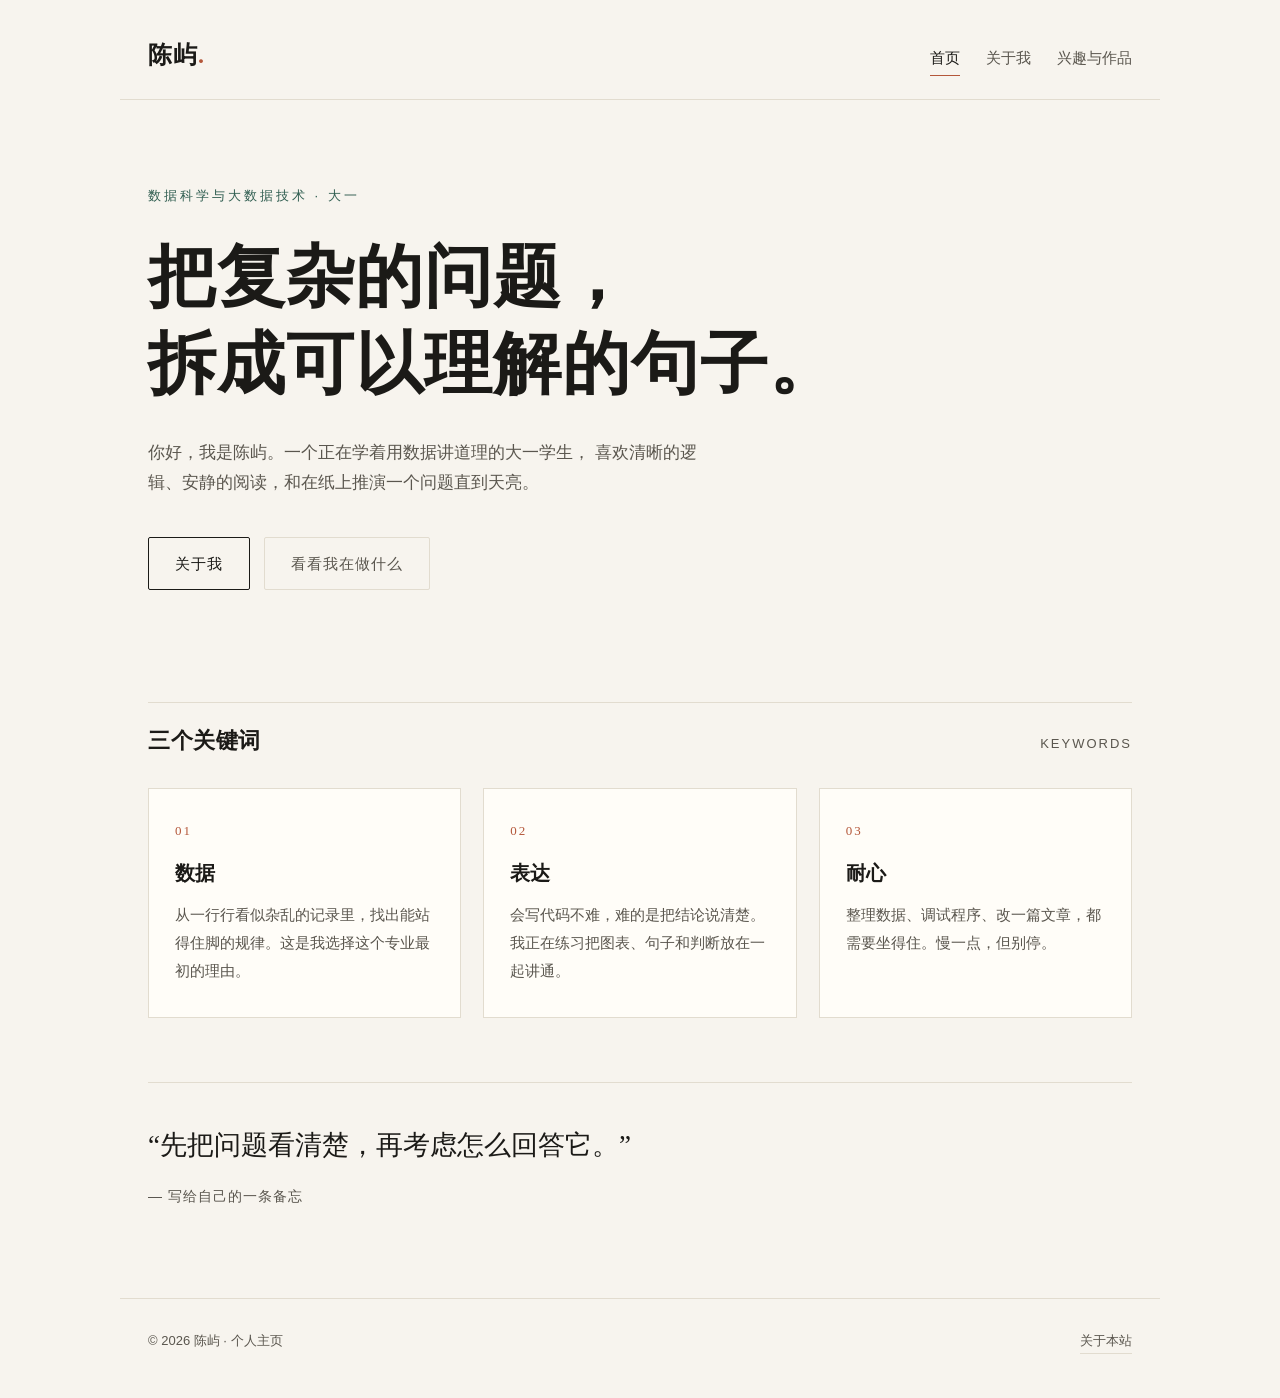
==== index.html @ 1a2fe1fd "Add files via upload" ====
<!DOCTYPE html>
<html lang="zh-CN">
<head>
  <meta charset="UTF-8">
  <meta name="viewport" content="width=device-width, initial-scale=1.0">
  <title>陈屿 · 个人主页</title>
  <link rel="stylesheet" href="style.css">
</head>
<body>
  <header class="site-header">
    <a class="brand" href="index.html">陈屿<span class="dot">.</span></a>
    <nav class="nav">
      <a class="active" href="index.html">首页</a>
      <a href="about.html">关于我</a>
      <a href="works.html">兴趣与作品</a>
    </nav>
  </header>

  <main>
    <section class="hero">
      <p class="eyebrow">数据科学与大数据技术 · 大一</p>
      <h1>把复杂的问题，<br>拆成可以理解的句子。</h1>
      <p class="lead">
        你好，我是陈屿。一个正在学着用数据讲道理的大一学生，
        喜欢清晰的逻辑、安静的阅读，和在纸上推演一个问题直到天亮。
      </p>
      <div class="hero-actions">
        <a class="btn" href="about.html">关于我</a>
        <a class="btn ghost" href="works.html">看看我在做什么</a>
      </div>
    </section>

    <section class="section">
      <div class="section-head">
        <h2>三个关键词</h2>
        <span>keywords</span>
      </div>
      <div class="grid">
        <div class="card">
          <p class="num">01</p>
          <h3>数据</h3>
          <p>从一行行看似杂乱的记录里，找出能站得住脚的规律。这是我选择这个专业最初的理由。</p>
        </div>
        <div class="card">
          <p class="num">02</p>
          <h3>表达</h3>
          <p>会写代码不难，难的是把结论说清楚。我正在练习把图表、句子和判断放在一起讲通。</p>
        </div>
        <div class="card">
          <p class="num">03</p>
          <h3>耐心</h3>
          <p>整理数据、调试程序、改一篇文章，都需要坐得住。慢一点，但别停。</p>
        </div>
      </div>
    </section>

    <section class="quote">
      <p>“先把问题看清楚，再考虑怎么回答它。”</p>
      <p class="from">— 写给自己的一条备忘</p>
    </section>
  </main>

  <footer class="site-footer">
    <span>© 2026 陈屿 · 个人主页</span>
    <a href="about.html">关于本站</a>
  </footer>
</body>
</html>
---- style.css ----
/* ===== 基础设定 ===== */
:root {
  --ink: #1b1a17;
  --ink-soft: #5a564e;
  --paper: #f7f4ee;
  --card: #fffdf8;
  --line: #e2dccf;
  --accent: #2f5d50;
  --accent-warm: #b4573a;
  --max: 1040px;
}

* {
  margin: 0;
  padding: 0;
  box-sizing: border-box;
}

html {
  scroll-behavior: smooth;
}

body {
  background: var(--paper);
  color: var(--ink);
  font-family: -apple-system, "PingFang SC", "Microsoft YaHei", "Helvetica Neue", sans-serif;
  font-size: 17px;
  line-height: 1.8;
  -webkit-font-smoothing: antialiased;
}

img {
  max-width: 100%;
  display: block;
}

a {
  color: inherit;
  text-decoration: none;
}

/* ===== 页头 ===== */
.site-header {
  max-width: var(--max);
  margin: 0 auto;
  padding: 34px 28px 22px;
  display: flex;
  align-items: baseline;
  justify-content: space-between;
  gap: 20px;
  border-bottom: 1px solid var(--line);
}

.brand {
  font-family: Georgia, "Songti SC", "SimSun", serif;
  font-size: 24px;
  letter-spacing: 1px;
  font-weight: 700;
}

.brand .dot {
  color: var(--accent-warm);
}

.nav {
  display: flex;
  gap: 26px;
  font-size: 15px;
  color: var(--ink-soft);
}

.nav a {
  padding-bottom: 4px;
  border-bottom: 1px solid transparent;
  transition: color 0.2s ease, border-color 0.2s ease;
}

.nav a:hover {
  color: var(--ink);
  border-bottom-color: var(--ink);
}

.nav a.active {
  color: var(--ink);
  border-bottom-color: var(--accent-warm);
}

/* ===== 通用容器 ===== */
main {
  max-width: var(--max);
  margin: 0 auto;
  padding: 0 28px 90px;
}

.section {
  padding-top: 72px;
}

.section-head {
  display: flex;
  align-items: baseline;
  justify-content: space-between;
  gap: 20px;
  margin-bottom: 28px;
  border-top: 1px solid var(--line);
  padding-top: 18px;
}

.section-head h2 {
  font-family: Georgia, "Songti SC", "SimSun", serif;
  font-size: 22px;
  font-weight: 600;
  letter-spacing: 0.5px;
}

.section-head span {
  font-size: 13px;
  color: var(--ink-soft);
  letter-spacing: 2px;
  text-transform: uppercase;
}

/* ===== 首屏 ===== */
.hero {
  padding: 84px 0 40px;
}

.eyebrow {
  font-size: 13px;
  letter-spacing: 3px;
  color: var(--accent);
  margin-bottom: 26px;
}

.hero h1 {
  font-family: Georgia, "Songti SC", "SimSun", serif;
  font-size: clamp(38px, 6vw, 68px);
  line-height: 1.28;
  font-weight: 600;
  letter-spacing: 1px;
  max-width: 15em;
}

.hero .lead {
  margin-top: 30px;
  max-width: 34em;
  color: var(--ink-soft);
}

.hero-actions {
  margin-top: 38px;
  display: flex;
  flex-wrap: wrap;
  gap: 14px;
}

.btn {
  display: inline-block;
  padding: 12px 26px;
  border: 1px solid var(--ink);
  border-radius: 2px;
  font-size: 15px;
  letter-spacing: 1px;
  transition: background 0.2s ease, color 0.2s ease;
}

.btn:hover {
  background: var(--ink);
  color: var(--paper);
}

.btn.ghost {
  border-color: var(--line);
  color: var(--ink-soft);
}

.btn.ghost:hover {
  background: transparent;
  border-color: var(--ink);
  color: var(--ink);
}

/* ===== 卡片网格 ===== */
.grid {
  display: grid;
  grid-template-columns: repeat(3, 1fr);
  gap: 22px;
}

.card {
  background: var(--card);
  border: 1px solid var(--line);
  padding: 30px 26px 32px;
  transition: transform 0.25s ease, border-color 0.25s ease;
}

.card:hover {
  transform: translateY(-4px);
  border-color: var(--accent);
}

.card .num {
  font-family: Georgia, serif;
  font-size: 13px;
  color: var(--accent-warm);
  letter-spacing: 2px;
}

.card h3 {
  font-family: Georgia, "Songti SC", "SimSun", serif;
  font-size: 20px;
  font-weight: 600;
  margin: 12px 0 10px;
}

.card p {
  font-size: 15px;
  color: var(--ink-soft);
  line-height: 1.85;
}

/* ===== 引言 ===== */
.quote {
  margin-top: 64px;
  padding: 40px 0 0;
  border-top: 1px solid var(--line);
}

.quote p {
  font-family: Georgia, "Songti SC", "SimSun", serif;
  font-size: clamp(20px, 2.6vw, 27px);
  line-height: 1.7;
  max-width: 30em;
  color: var(--ink);
}

.quote .from {
  margin-top: 16px;
  font-family: inherit;
  font-size: 14px;
  color: var(--ink-soft);
  letter-spacing: 1px;
}

/* ===== 关于页 ===== */
.page-title {
  padding: 72px 0 10px;
  border-bottom: 1px solid var(--line);
  padding-bottom: 34px;
}

.page-title p {
  font-size: 13px;
  letter-spacing: 3px;
  color: var(--accent);
  margin-bottom: 14px;
}

.page-title h1 {
  font-family: Georgia, "Songti SC", "SimSun", serif;
  font-size: clamp(32px, 4.6vw, 50px);
  font-weight: 600;
  line-height: 1.35;
}

.two-col {
  display: grid;
  grid-template-columns: 1.2fr 1fr;
  gap: 56px;
  padding-top: 46px;
}

.two-col .text p {
  color: var(--ink-soft);
  margin-bottom: 18px;
}

.two-col .text p strong {
  color: var(--ink);
  font-weight: 600;
}

.info-block h4 {
  font-size: 13px;
  letter-spacing: 2px;
  color: var(--ink-soft);
  margin-bottom: 12px;
}

.info-block {
  margin-bottom: 34px;
}

.info-block ul {
  list-style: none;
  font-size: 15px;
}

.info-block li {
  padding: 9px 0;
  border-bottom: 1px dashed var(--line);
  display: flex;
  justify-content: space-between;
  gap: 12px;
}

.info-block li span {
  color: var(--ink-soft);
  font-size: 13px;
}

/* ===== 时间线 ===== */
.timeline {
  margin-top: 8px;
  border-left: 2px solid var(--line);
  padding-left: 26px;
}

.timeline-item {
  position: relative;
  padding-bottom: 26px;
}

.timeline-item::before {
  content: "";
  position: absolute;
  left: -32px;
  top: 8px;
  width: 9px;
  height: 9px;
  border-radius: 50%;
  background: var(--accent-warm);
}

.timeline-item .when {
  font-size: 13px;
  letter-spacing: 1px;
  color: var(--ink-soft);
}

.timeline-item h3 {
  font-family: Georgia, "Songti SC", "SimSun", serif;
  font-size: 18px;
  font-weight: 600;
  margin: 4px 0 6px;
}

.timeline-item p {
  font-size: 15px;
  color: var(--ink-soft);
}

/* ===== 技能条 ===== */
.skills {
  margin-top: 10px;
}

.skill {
  margin-bottom: 22px;
}

.skill .row {
  display: flex;
  justify-content: space-between;
  font-size: 15px;
  margin-bottom: 8px;
}

.skill .row em {
  font-style: normal;
  color: var(--ink-soft);
  font-size: 13px;
}

.track {
  height: 6px;
  background: #eae4d8;
}

.fill {
  height: 6px;
  background: var(--accent);
}

.fill.w80 { width: 80%; }
.fill.w65 { width: 65%; }
.fill.w50 { width: 50%; }
.fill.w35 { width: 35%; }

/* ===== 作品页 ===== */
.works-grid {
  display: grid;
  grid-template-columns: repeat(2, 1fr);
  gap: 24px;
  padding-top: 46px;
}

.work {
  background: var(--card);
  border: 1px solid var(--line);
  padding: 34px 30px;
}

.work .tag {
  display: inline-block;
  font-size: 12px;
  letter-spacing: 1px;
  color: var(--accent);
  border: 1px solid var(--line);
  padding: 3px 10px;
  margin-bottom: 16px;
}

.work h3 {
  font-family: Georgia, "Songti SC", "SimSun", serif;
  font-size: 21px;
  font-weight: 600;
  margin-bottom: 10px;
}

.work p {
  font-size: 15px;
  color: var(--ink-soft);
}

.work ul {
  list-style: none;
  margin-top: 16px;
  font-size: 14px;
  color: var(--ink-soft);
}

.work ul li {
  padding: 5px 0;
}

.work ul li::before {
  content: "— ";
  color: var(--accent-warm);
}

/* ===== 页脚 ===== */
.site-footer {
  border-top: 1px solid var(--line);
  padding: 30px 28px 44px;
  max-width: var(--max);
  margin: 0 auto;
  display: flex;
  justify-content: space-between;
  flex-wrap: wrap;
  gap: 12px;
  font-size: 13px;
  color: var(--ink-soft);
}

.site-footer a {
  border-bottom: 1px solid var(--line);
}

.site-footer a:hover {
  border-bottom-color: var(--ink);
  color: var(--ink);
}

/* ===== 响应式 ===== */
@media (max-width: 860px) {
  .grid,
  .works-grid,
  .two-col {
    grid-template-columns: 1fr;
    gap: 22px;
  }

  .hero {
    padding-top: 56px;
  }

  .site-header {
    flex-direction: column;
    align-items: flex-start;
    gap: 12px;
  }

  .nav {
    gap: 20px;
  }

  main {
    padding-bottom: 60px;
  }
}
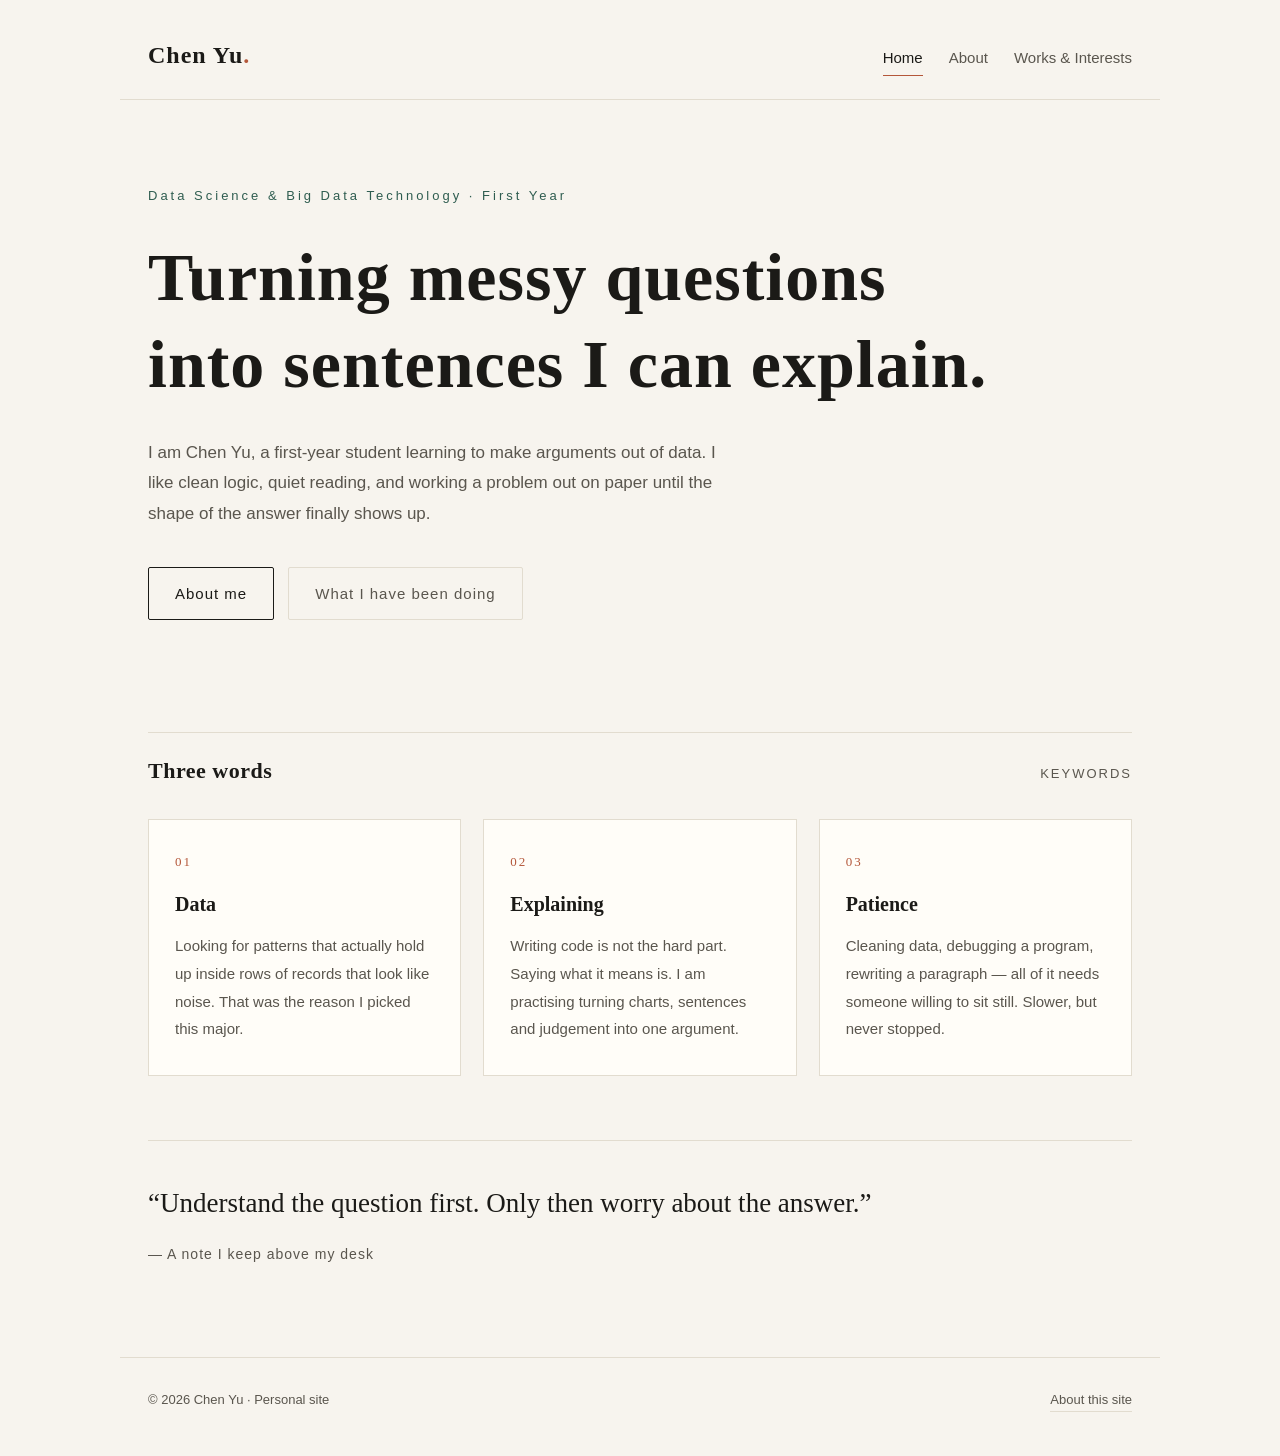
==== commit 81ee6cd2: "Add files via upload" ====
--- a/index.html
+++ b/index.html
@@ -1,68 +1,69 @@
 <!DOCTYPE html>
-<html lang="zh-CN">
+<html lang="en">
 <head>
   <meta charset="UTF-8">
   <meta name="viewport" content="width=device-width, initial-scale=1.0">
-  <title>陈屿 · 个人主页</title>
+  <title>Chen Yu · Personal Site</title>
   <link rel="stylesheet" href="style.css">
 </head>
 <body>
   <header class="site-header">
-    <a class="brand" href="index.html">陈屿<span class="dot">.</span></a>
+    <a class="brand" href="index.html">Chen Yu<span class="dot">.</span></a>
     <nav class="nav">
-      <a class="active" href="index.html">首页</a>
-      <a href="about.html">关于我</a>
-      <a href="works.html">兴趣与作品</a>
+      <a class="active" href="index.html">Home</a>
+      <a href="about.html">About</a>
+      <a href="works.html">Works &amp; Interests</a>
     </nav>
   </header>
 
   <main>
     <section class="hero">
-      <p class="eyebrow">数据科学与大数据技术 · 大一</p>
-      <h1>把复杂的问题，<br>拆成可以理解的句子。</h1>
+      <p class="eyebrow">Data Science &amp; Big Data Technology · First Year</p>
+      <h1>Turning messy questions<br>into sentences I can explain.</h1>
       <p class="lead">
-        你好，我是陈屿。一个正在学着用数据讲道理的大一学生，
-        喜欢清晰的逻辑、安静的阅读，和在纸上推演一个问题直到天亮。
+        I am Chen Yu, a first-year student learning to make arguments out of data.
+        I like clean logic, quiet reading, and working a problem out on paper
+        until the shape of the answer finally shows up.
       </p>
       <div class="hero-actions">
-        <a class="btn" href="about.html">关于我</a>
-        <a class="btn ghost" href="works.html">看看我在做什么</a>
+        <a class="btn" href="about.html">About me</a>
+        <a class="btn ghost" href="works.html">What I have been doing</a>
       </div>
     </section>
 
     <section class="section">
       <div class="section-head">
-        <h2>三个关键词</h2>
+        <h2>Three words</h2>
         <span>keywords</span>
       </div>
       <div class="grid">
         <div class="card">
           <p class="num">01</p>
-          <h3>数据</h3>
-          <p>从一行行看似杂乱的记录里，找出能站得住脚的规律。这是我选择这个专业最初的理由。</p>
+          <h3>Data</h3>
+          <p>Looking for patterns that actually hold up inside rows of records that look like noise. That was the reason I picked this major.</p>
         </div>
         <div class="card">
           <p class="num">02</p>
-          <h3>表达</h3>
-          <p>会写代码不难，难的是把结论说清楚。我正在练习把图表、句子和判断放在一起讲通。</p>
+          <h3>Explaining</h3>
+          <p>Writing code is not the hard part. Saying what it means is. I am practising turning charts, sentences and judgement into one argument.</p>
         </div>
         <div class="card">
           <p class="num">03</p>
-          <h3>耐心</h3>
-          <p>整理数据、调试程序、改一篇文章，都需要坐得住。慢一点，但别停。</p>
+          <h3>Patience</h3>
+          <p>Cleaning data, debugging a program, rewriting a paragraph — all of it needs someone willing to sit still. Slower, but never stopped.</p>
         </div>
       </div>
     </section>
 
     <section class="quote">
-      <p>“先把问题看清楚，再考虑怎么回答它。”</p>
-      <p class="from">— 写给自己的一条备忘</p>
+      <p>“Understand the question first. Only then worry about the answer.”</p>
+      <p class="from">— A note I keep above my desk</p>
     </section>
   </main>
 
   <footer class="site-footer">
-    <span>© 2026 陈屿 · 个人主页</span>
-    <a href="about.html">关于本站</a>
+    <span>© 2026 Chen Yu · Personal site</span>
+    <a href="about.html">About this site</a>
   </footer>
 </body>
 </html>
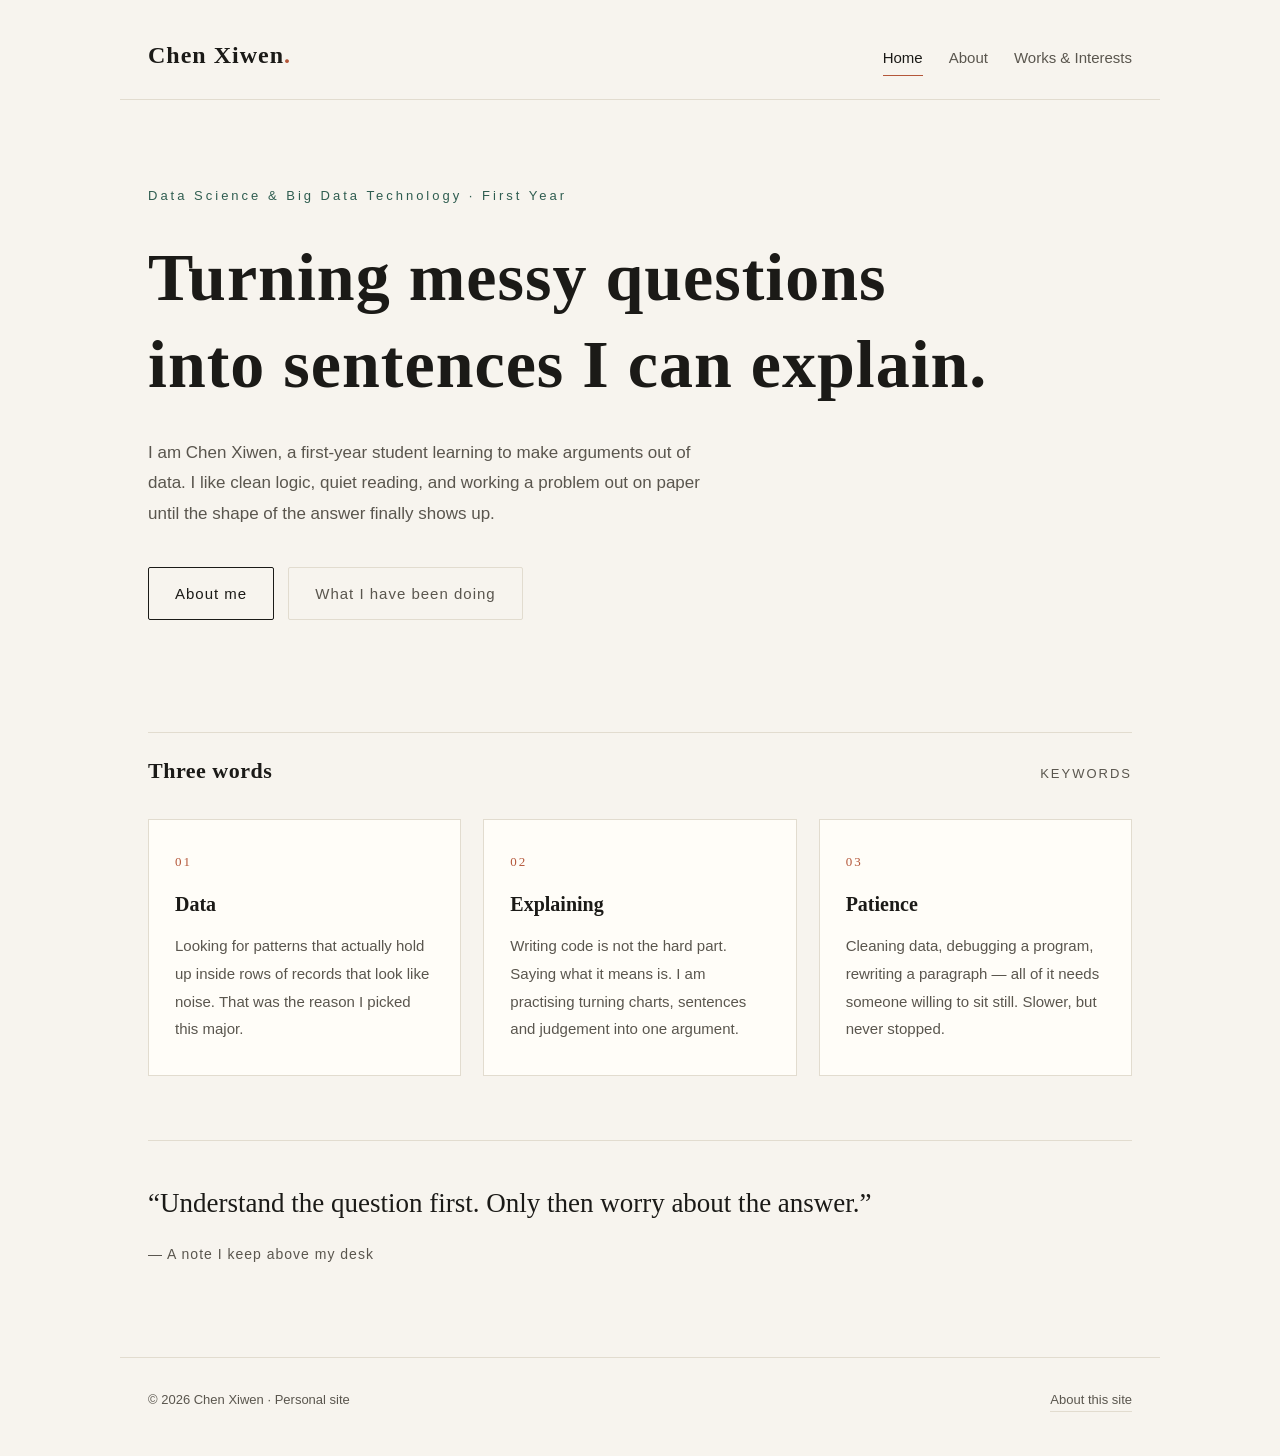
==== commit 95c221fc: "Add files via upload" ====
--- a/index.html
+++ b/index.html
@@ -3,12 +3,12 @@
 <head>
   <meta charset="UTF-8">
   <meta name="viewport" content="width=device-width, initial-scale=1.0">
-  <title>Chen Yu · Personal Site</title>
+  <title>Chen Xiwen · Personal Site</title>
   <link rel="stylesheet" href="style.css">
 </head>
 <body>
   <header class="site-header">
-    <a class="brand" href="index.html">Chen Yu<span class="dot">.</span></a>
+    <a class="brand" href="index.html">Chen Xiwen<span class="dot">.</span></a>
     <nav class="nav">
       <a class="active" href="index.html">Home</a>
       <a href="about.html">About</a>
@@ -21,7 +21,7 @@
       <p class="eyebrow">Data Science &amp; Big Data Technology · First Year</p>
       <h1>Turning messy questions<br>into sentences I can explain.</h1>
       <p class="lead">
-        I am Chen Yu, a first-year student learning to make arguments out of data.
+        I am Chen Xiwen, a first-year student learning to make arguments out of data.
         I like clean logic, quiet reading, and working a problem out on paper
         until the shape of the answer finally shows up.
       </p>
@@ -62,7 +62,7 @@
   </main>
 
   <footer class="site-footer">
-    <span>© 2026 Chen Yu · Personal site</span>
+    <span>© 2026 Chen Xiwen · Personal site</span>
     <a href="about.html">About this site</a>
   </footer>
 </body>
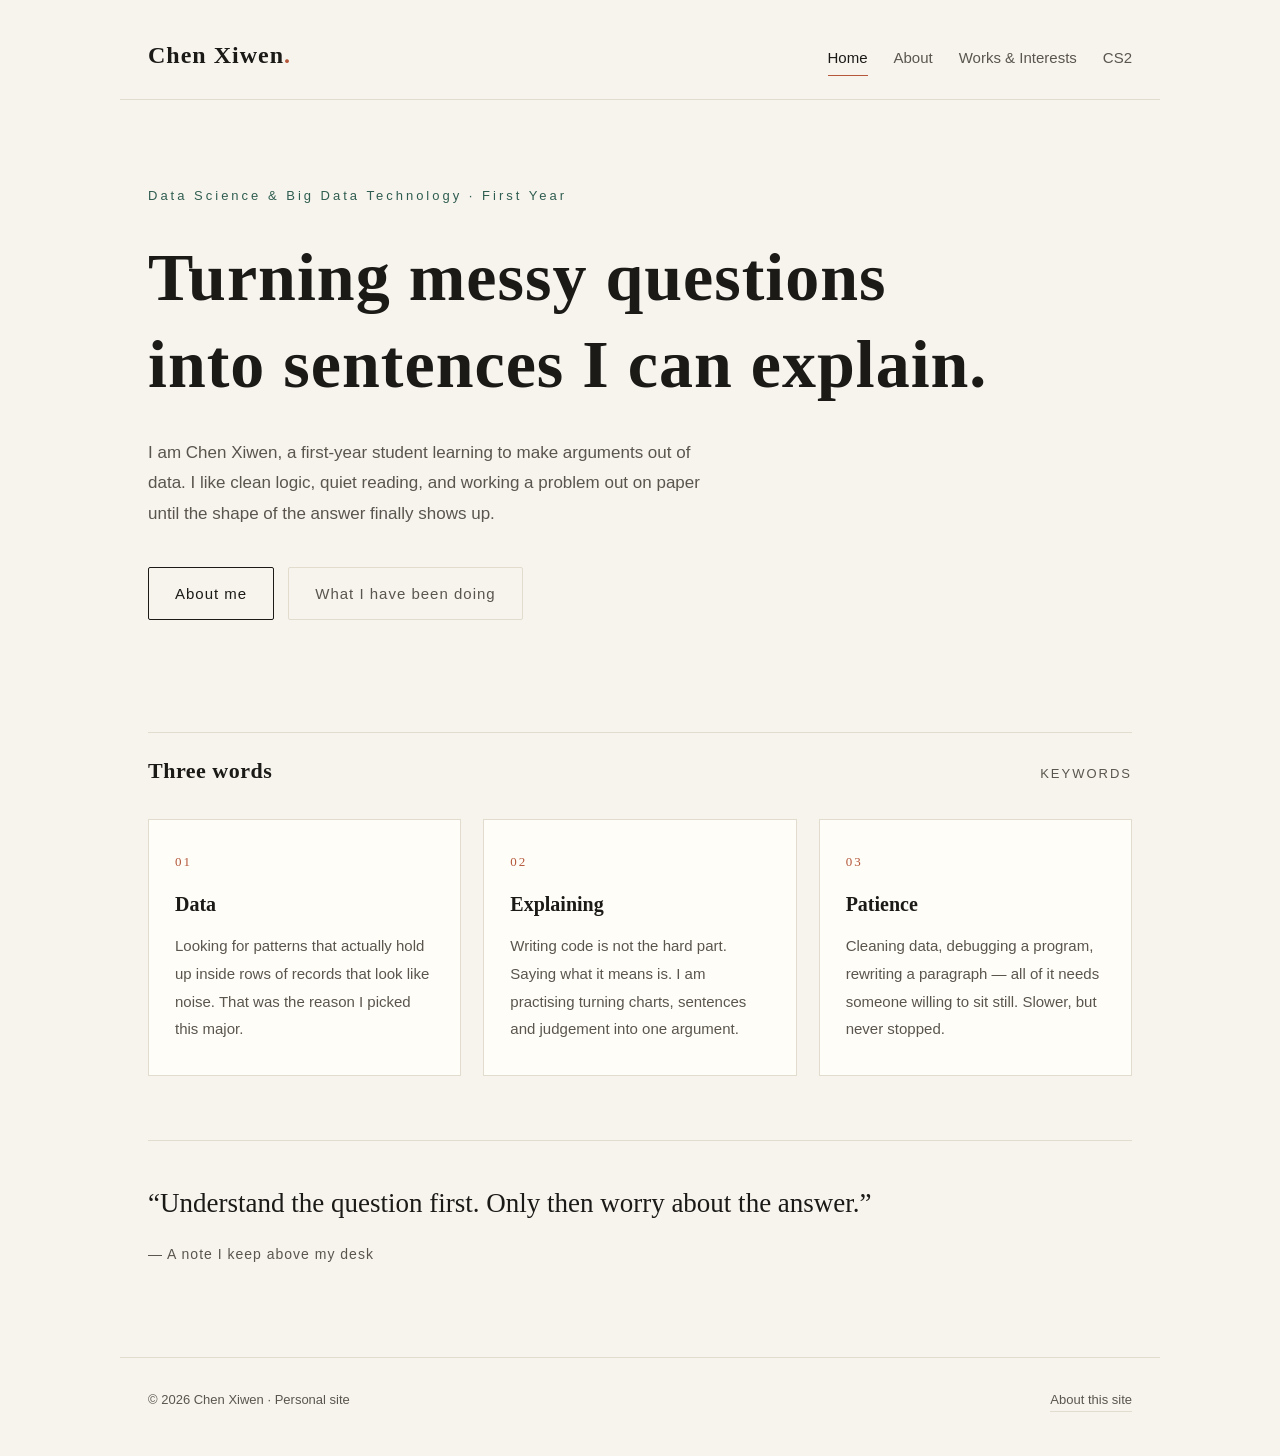
==== commit 4683c439: "Add files via upload" ====
--- a/index.html
+++ b/index.html
@@ -13,6 +13,7 @@
       <a class="active" href="index.html">Home</a>
       <a href="about.html">About</a>
       <a href="works.html">Works &amp; Interests</a>
+      <a href="cs2.html">CS2</a>
     </nav>
   </header>
 
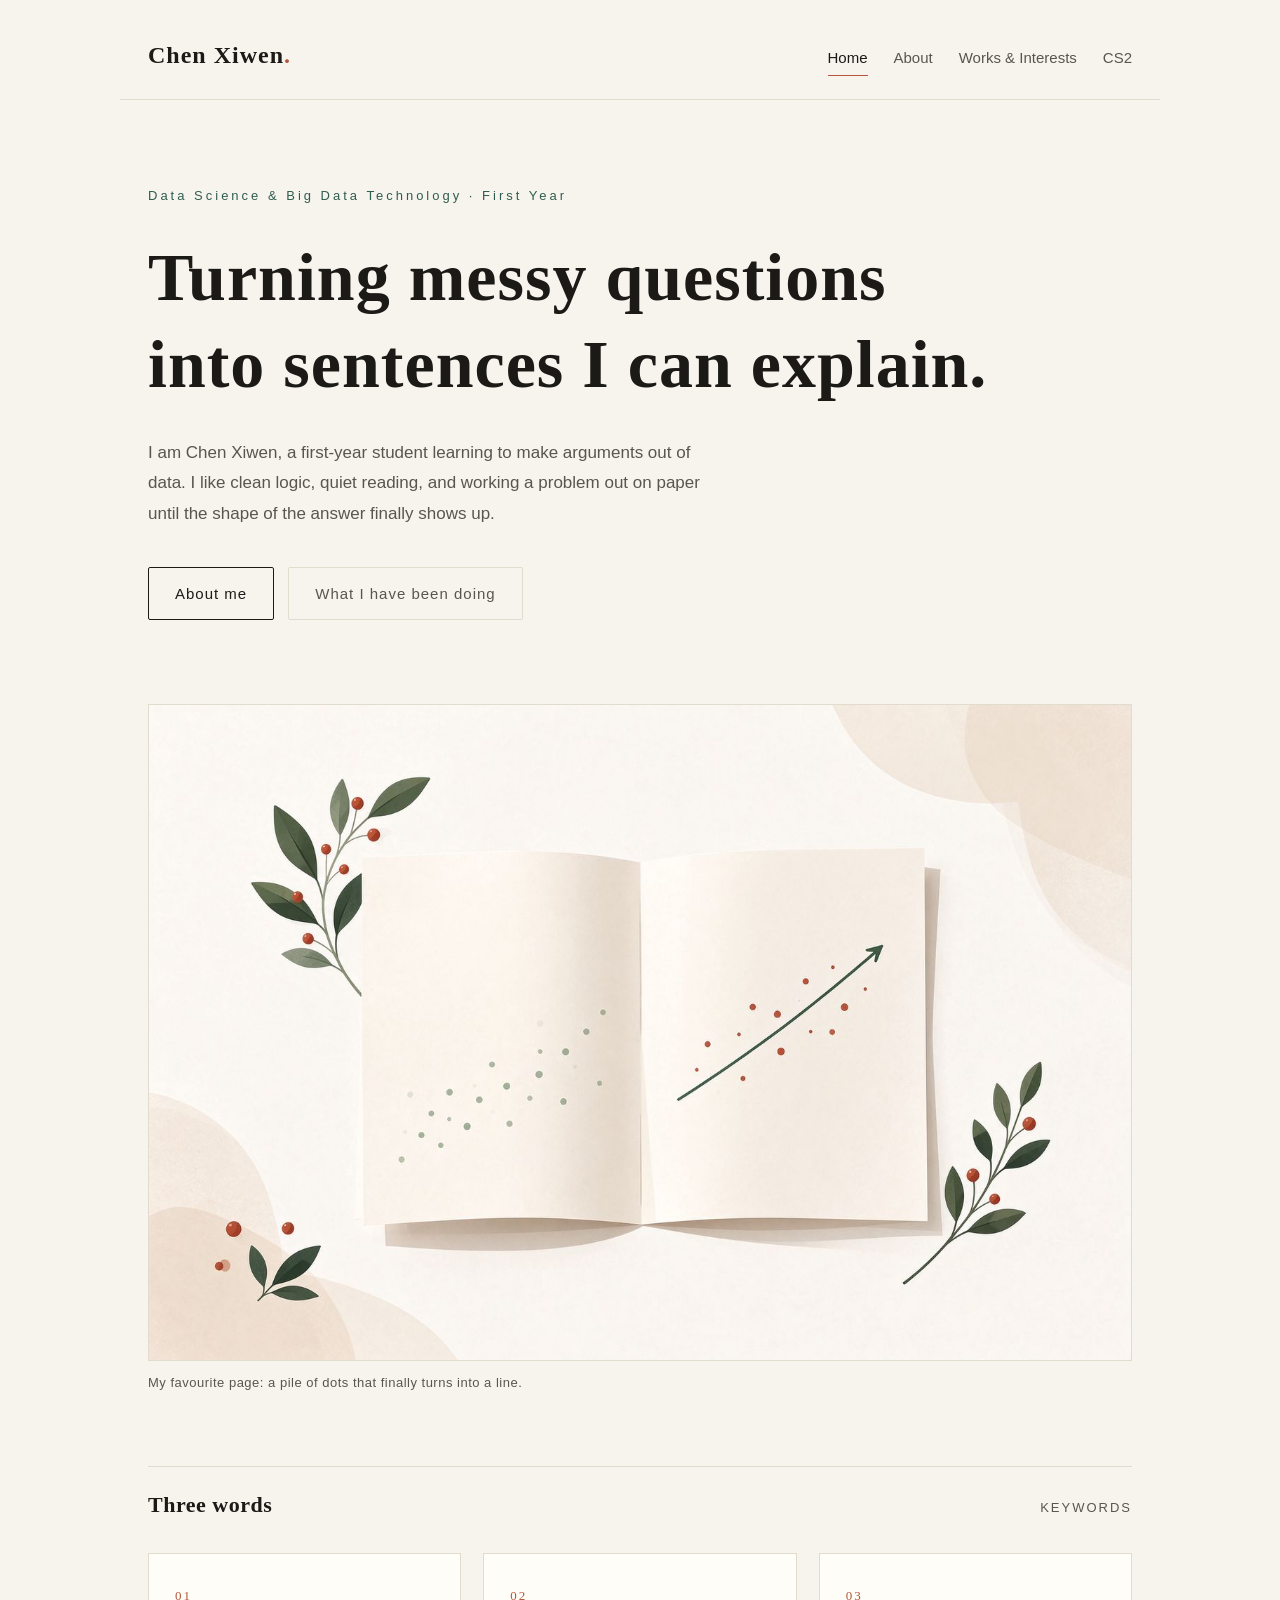
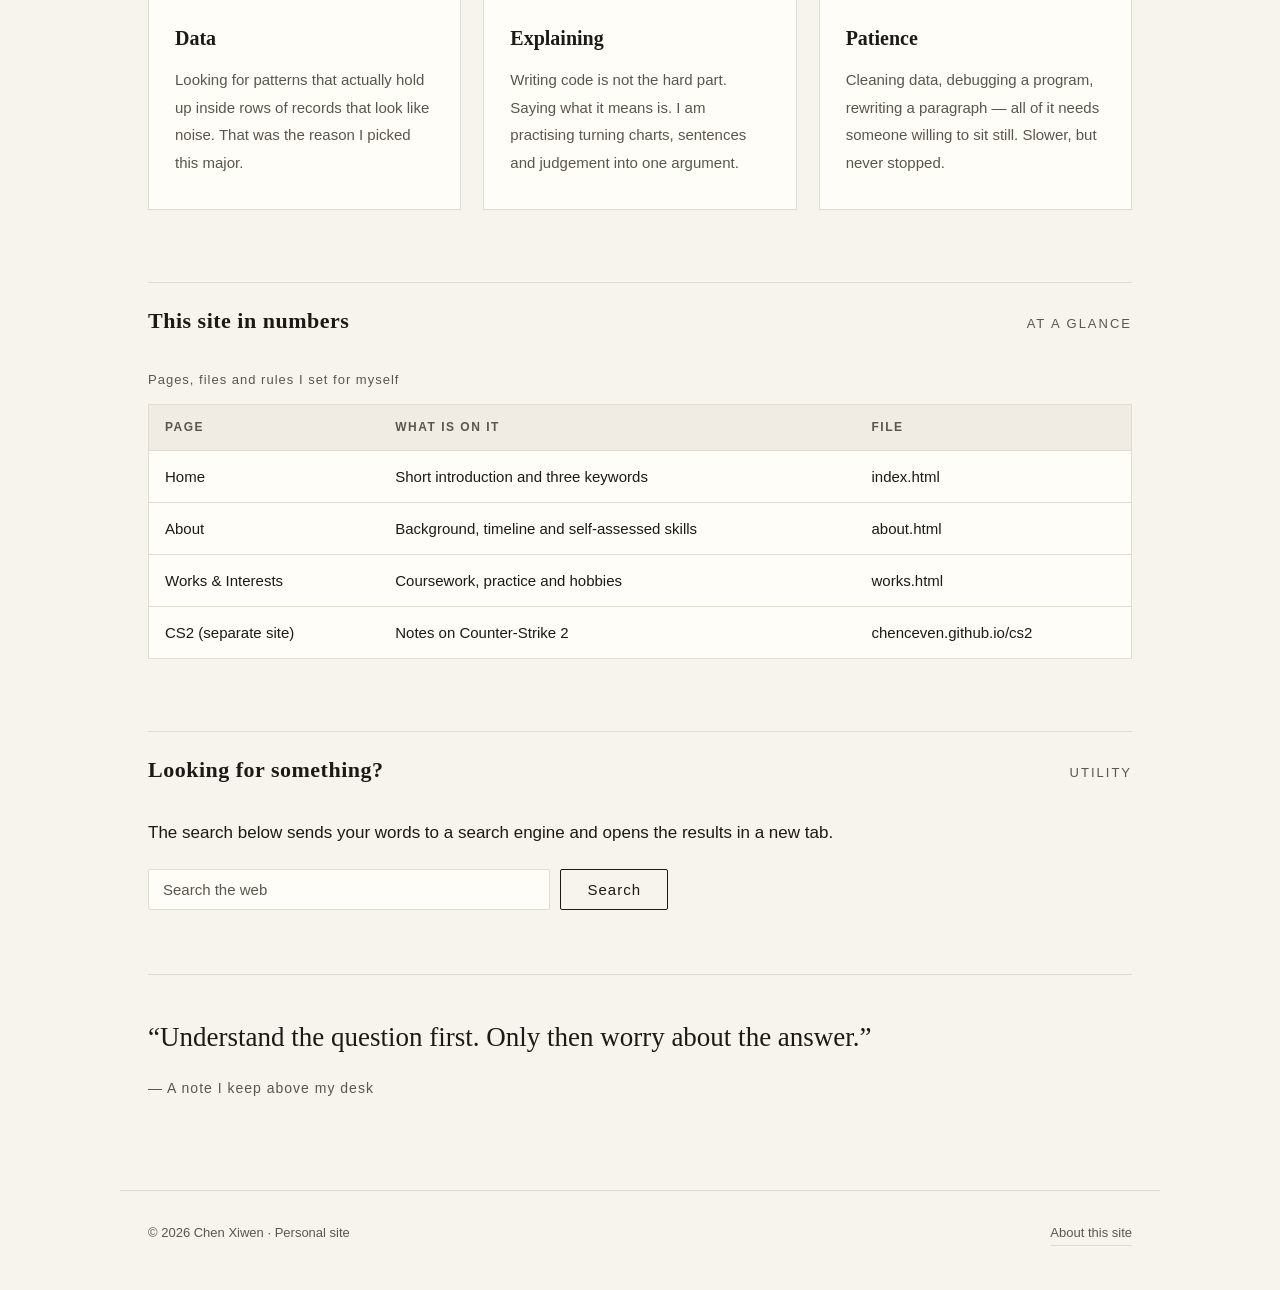
==== commit 9253324b: "Add files via upload" ====
--- a/index.html
+++ b/index.html
@@ -3,21 +3,24 @@
 <head>
   <meta charset="UTF-8">
   <meta name="viewport" content="width=device-width, initial-scale=1.0">
+  <meta name="description" content="Chen Xiwen — first-year Data Science and Big Data Technology student. A personal site with a short introduction, notes on learning, and selected coursework.">
   <title>Chen Xiwen · Personal Site</title>
   <link rel="stylesheet" href="style.css">
 </head>
 <body>
+  <a class="skip" href="#main">Skip to content</a>
+
   <header class="site-header">
     <a class="brand" href="index.html">Chen Xiwen<span class="dot">.</span></a>
     <nav class="nav">
       <a class="active" href="index.html">Home</a>
       <a href="about.html">About</a>
       <a href="works.html">Works &amp; Interests</a>
-      <a href="cs2.html">CS2</a>
+      <a href="https://chenceven.github.io/cs2/">CS2</a>
     </nav>
   </header>
 
-  <main>
+  <main id="main">
     <section class="hero">
       <p class="eyebrow">Data Science &amp; Big Data Technology · First Year</p>
       <h1>Turning messy questions<br>into sentences I can explain.</h1>
@@ -31,6 +34,11 @@
         <a class="btn ghost" href="works.html">What I have been doing</a>
       </div>
     </section>
+
+    <figure class="media">
+      <img src="data-paper.jpg" alt="A notebook spread showing a scatter of dots and a thin line rising to the right, drawn in muted green and terracotta">
+      <figcaption>My favourite page: a pile of dots that finally turns into a line.</figcaption>
+    </figure>
 
     <section class="section">
       <div class="section-head">
@@ -56,6 +64,59 @@
       </div>
     </section>
 
+    <section class="section">
+      <div class="section-head">
+        <h2>This site in numbers</h2>
+        <span>at a glance</span>
+      </div>
+      <div class="table-wrap">
+        <table>
+          <caption>Pages, files and rules I set for myself</caption>
+          <thead>
+            <tr>
+              <th scope="col">Page</th>
+              <th scope="col">What is on it</th>
+              <th scope="col">File</th>
+            </tr>
+          </thead>
+          <tbody>
+            <tr>
+              <td>Home</td>
+              <td>Short introduction and three keywords</td>
+              <td>index.html</td>
+            </tr>
+            <tr>
+              <td>About</td>
+              <td>Background, timeline and self-assessed skills</td>
+              <td>about.html</td>
+            </tr>
+            <tr>
+              <td>Works &amp; Interests</td>
+              <td>Coursework, practice and hobbies</td>
+              <td>works.html</td>
+            </tr>
+            <tr>
+              <td>CS2 (separate site)</td>
+              <td>Notes on Counter-Strike 2</td>
+              <td>chenceven.github.io/cs2</td>
+            </tr>
+          </tbody>
+        </table>
+      </div>
+    </section>
+
+    <section class="section">
+      <div class="section-head">
+        <h2>Looking for something?</h2>
+        <span>utility</span>
+      </div>
+      <p class="lead">The search below sends your words to a search engine and opens the results in a new tab.</p>
+      <form class="search-form" action="https://www.google.com/search" method="get" target="_blank" rel="noopener">
+        <input type="search" name="q" aria-label="Search the web" placeholder="Search the web" required>
+        <button class="btn" type="submit">Search</button>
+      </form>
+    </section>
+
     <section class="quote">
       <p>“Understand the question first. Only then worry about the answer.”</p>
       <p class="from">— A note I keep above my desk</p>
--- a/style.css
+++ b/style.css
@@ -489,3 +489,134 @@
     padding-bottom: 60px;
   }
 }
+
+/* ===== 图片、表格、表单与无障碍 ===== */
+.skip {
+  position: absolute;
+  left: -9999px;
+  top: 0;
+  padding: 10px 18px;
+  background: var(--ink);
+  color: var(--paper);
+  font-size: 14px;
+  z-index: 20;
+}
+
+.skip:focus {
+  left: 16px;
+  top: 16px;
+}
+
+a:focus-visible,
+button:focus-visible,
+input:focus-visible {
+  outline: 2px solid var(--accent-warm);
+  outline-offset: 3px;
+}
+
+.media {
+  margin: 44px 0 0;
+}
+
+.media img {
+  width: 100%;
+  height: auto;
+  border: 1px solid var(--line);
+  background: var(--card);
+}
+
+.media figcaption {
+  margin-top: 10px;
+  font-size: 13px;
+  letter-spacing: 0.5px;
+  color: var(--ink-soft);
+}
+
+.table-wrap {
+  overflow-x: auto;
+}
+
+table {
+  width: 100%;
+  border-collapse: collapse;
+  background: var(--card);
+  border: 1px solid var(--line);
+  font-size: 15px;
+}
+
+table caption {
+  caption-side: top;
+  text-align: left;
+  padding-bottom: 12px;
+  font-size: 13px;
+  letter-spacing: 1px;
+  color: var(--ink-soft);
+}
+
+table th,
+table td {
+  padding: 12px 16px;
+  border-bottom: 1px solid var(--line);
+  text-align: left;
+  vertical-align: top;
+}
+
+table th {
+  font-size: 12px;
+  letter-spacing: 1.5px;
+  text-transform: uppercase;
+  color: var(--ink-soft);
+  background: #f1ece3;
+  font-weight: 600;
+}
+
+table tbody tr:last-child td {
+  border-bottom: none;
+}
+
+table tbody tr:hover {
+  background: #faf6ee;
+}
+
+.search-form {
+  display: flex;
+  flex-wrap: wrap;
+  gap: 10px;
+  margin-top: 20px;
+  max-width: 520px;
+}
+
+.search-form input {
+  flex: 1 1 240px;
+  min-width: 0;
+  padding: 11px 14px;
+  border: 1px solid var(--line);
+  border-radius: 2px;
+  background: var(--card);
+  color: var(--ink);
+  font-family: inherit;
+  font-size: 15px;
+}
+
+.search-form input::placeholder {
+  color: var(--ink-soft);
+}
+
+button.btn {
+  flex: 0 0 auto;
+  padding: 11px 26px;
+  border: 1px solid var(--ink);
+  border-radius: 2px;
+  background: transparent;
+  color: var(--ink);
+  font-family: inherit;
+  font-size: 15px;
+  letter-spacing: 1px;
+  cursor: pointer;
+  transition: background 0.2s ease, color 0.2s ease;
+}
+
+button.btn:hover {
+  background: var(--ink);
+  color: var(--paper);
+}
